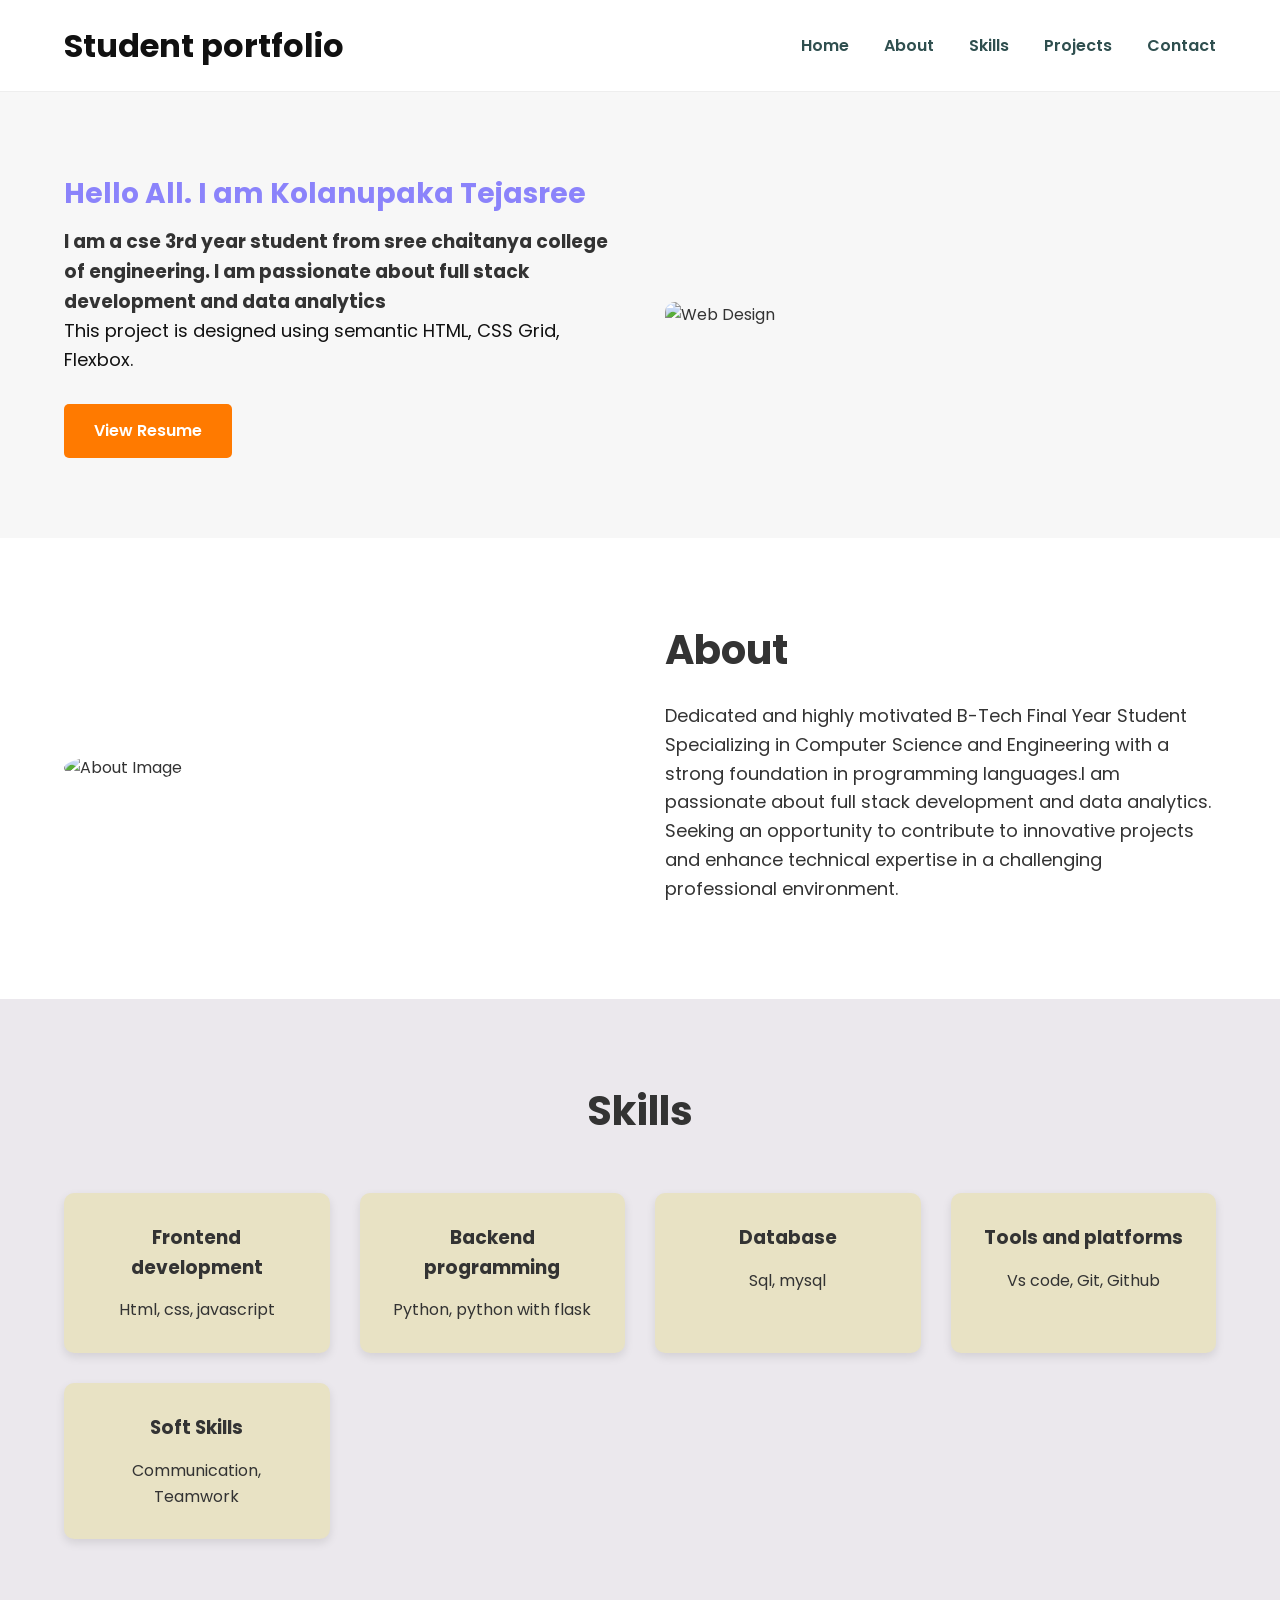
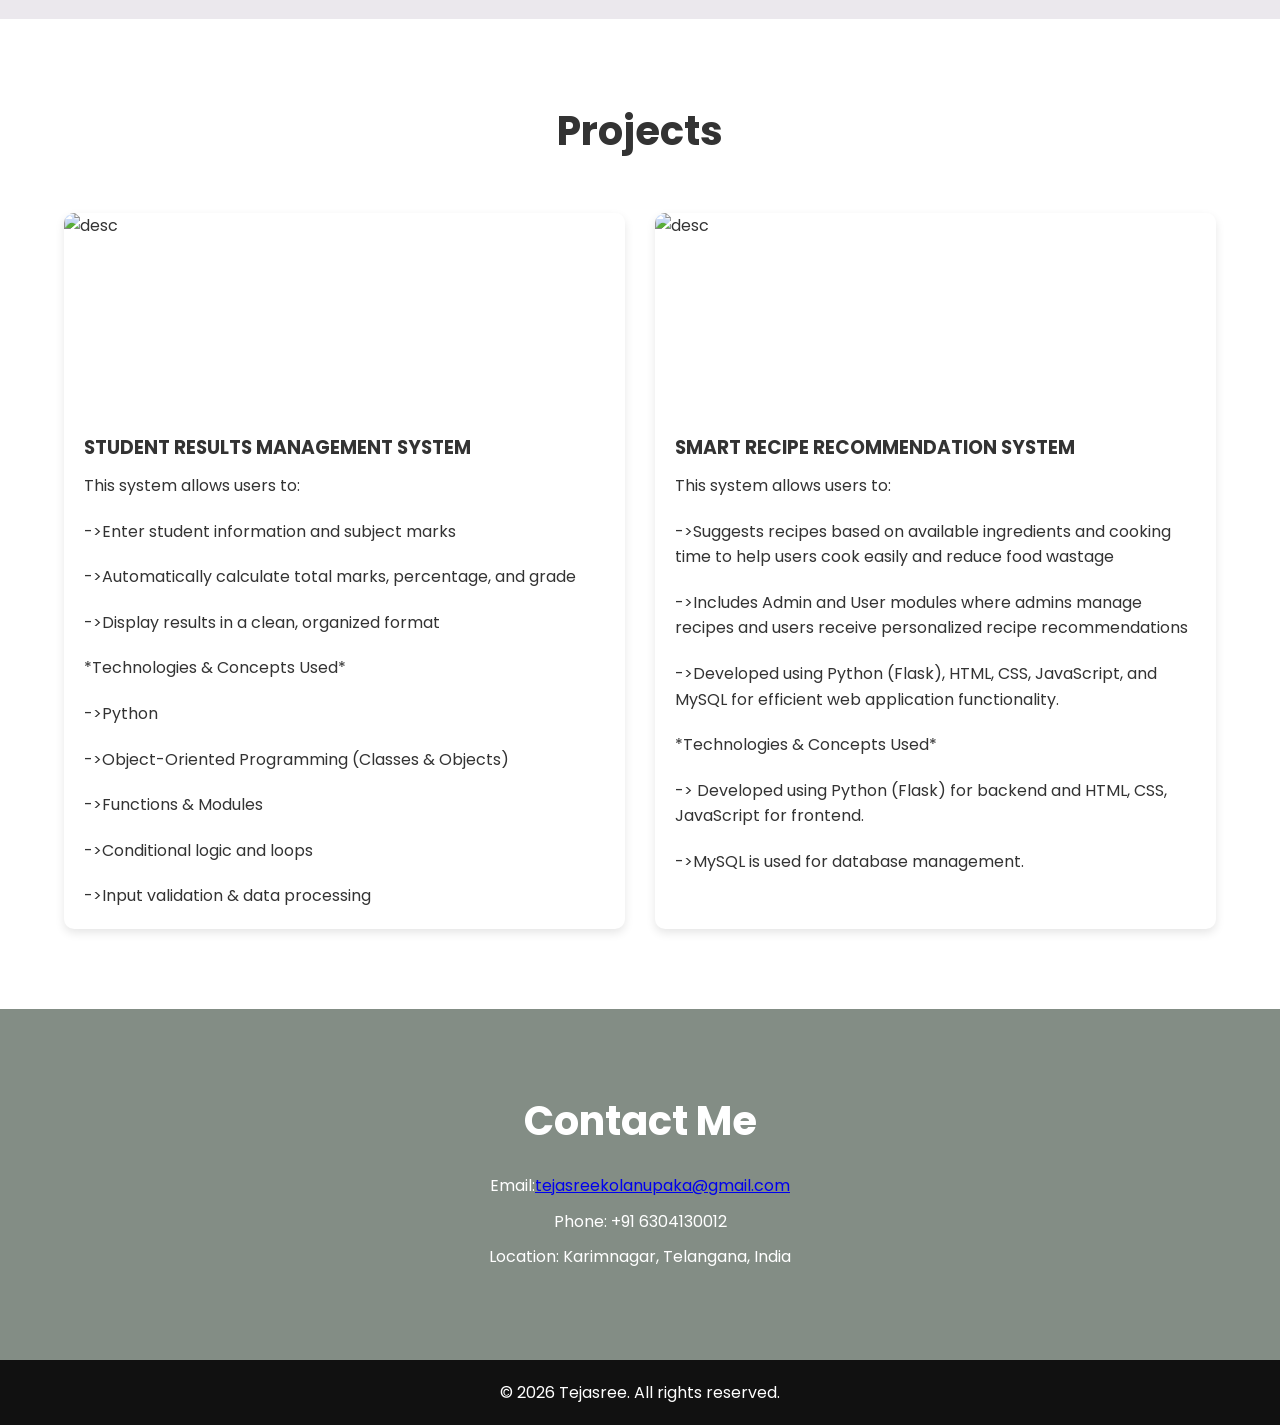
==== task1/index.html @ ac2cdc80 "Create index.html" ====
<!DOCTYPE html>
<html lang="en">

<head>

  <meta charset="UTF-8">
  <meta name="viewport" content="width=device-width, initial-scale=1.0">

  <title> Static Webpage</title>

  <!-- External CSS -->
  <link rel="stylesheet" href="style.css">

  <!-- Google Font -->
  <link rel="preconnect" href="https://fonts.googleapis.com">
  <link rel="preconnect" href="https://fonts.gstatic.com" crossorigin>

  <link
    href="https://fonts.googleapis.com/css2?family=Poppins:wght@300;400;500;600;700&display=swap"
    rel="stylesheet">

</head>

<body>

  <!-- HEADER -->
  <header class="header">

    <div class="container navbar">

      <h1 class="logo">Student portfolio</h1>

      <nav>

        <ul class="nav-links">

          <li><a href="#home">Home</a></li>
          <li><a href="#about">About</a></li>
          <li><a href="#skills">Skills</a></li>
          <li><a href="#projects">Projects</a></li>
          <li><a href="#contact">Contact</a></li>

        </ul>

      </nav>

    </div>

  </header>

  <!-- MAIN -->
  <main>

    <!-- HERO SECTION -->
    <section class="hero" id="home">

      <div class="container hero-container">

        <div class="hero-text">

          <h2>Hello All. I am Kolanupaka Tejasree</h2>

          <h3>I am a cse 3rd year student from sree chaitanya college of engineering. I am passionate about full stack development and data analytics </h3>

          <p>
            This project is designed using semantic HTML,
            CSS Grid, Flexbox.
          </p>

          <a href="Resumes/Resume.pdf" target="_blank" class="btn">
  View Resume
</a>


        </div>

        <div class="hero-image">

          <img
            src="images/static.webp"
            alt="Web Design"
            width="500"
            height="400">

        </div>

      </div>

    </section>

    <!-- ABOUT -->
    <section class="about" id="about">

      <div class="container about-container">

        <div class="about-image">

          <img
            src="images/i_50.webp"
            alt="About Image"
            width="400"
            height="500">

        </div>

        <div class="about-text">

          <h2>About</h2>

          <p>
            Dedicated and highly motivated B-Tech Final Year Student Specializing in Computer Science and
Engineering with a strong foundation in programming languages.I am passionate about full stack development and data analytics. Seeking an opportunity to
contribute to innovative projects and enhance technical expertise in a challenging professional
environment.
          </p>

        </div>

      </div>

    </section>

    <!-- SKILLS -->
    <section class="skills">

      <div class="container" id="skills">

        <h2 class="section-title">Skills</h2>

        <div class="skills-grid">

          <div class="card">

            <h3>Frontend development</h3>
            <p>Html, css, javascript</p>
            
          </div>

          <div class="card">

            <h3>Backend programming</h3>
            <p>Python, python with flask</p>

          </div>

          <div class="card">

            <h3>Database</h3>
            <p>Sql, mysql</p>

          </div>
          <div class="card">

            <h3>Tools and platforms</h3>
            <p>Vs code, Git, Github</p>

          </div>
          <div class="card">

            <h3>Soft Skills</h3>
            <p>Communication, Teamwork</p>

          </div>

        </div>

      </div>

    </section>

    <!-- PROJECTS -->
    <section class="projects" id="projects">

      <div class="container">

        <h2 class="section-title">Projects</h2>

        <div class="projects-grid">

          <div class="project-card">

            <img
              src="images/student.webp"alt="desc"width="300"
              height="200">

            <h3>STUDENT RESULTS MANAGEMENT SYSTEM</h3>

            <p>This system allows users to:</p>

<p>->Enter student information and subject marks</p>
<p>->Automatically calculate total marks, percentage, and grade</p>
<p>->Display results in a clean, organized format</p>

 <p>*Technologies & Concepts Used*</p>
<p>->Python</p>
<p>->Object-Oriented Programming (Classes & Objects)</p>
<p>->Functions & Modules</p>
<p>->Conditional logic and loops</p>
<p>->Input validation & data processing</p>

          </div>

          <div class="project-card">

            <img
              src="images/food.webp"alt="desc"width="300"
              height="200">

            <h3>SMART RECIPE RECOMMENDATION SYSTEM</h3>

            <p>
              This system allows users to:</p>

<p>->Suggests recipes based on available ingredients and cooking time to help users cook easily and reduce food wastage</p>

<p>->Includes Admin and User modules where admins manage recipes and users receive personalized recipe recommendations</p>

<p>->Developed using Python (Flask), HTML, CSS, JavaScript, and MySQL for efficient web application functionality.</p>

<p>*Technologies & Concepts Used*</p>
<p>-> Developed using Python (Flask) for backend and HTML, CSS, JavaScript for frontend.</p>
<p>->MySQL is used for database management.</p>


          </div>

        </div>

      </div>

    </section>

    <!-- CONTACT -->
    <section class="contact" id="contact">

      <div class="container">

        <h2>Contact Me</h2>

        <p>Email:<a href="mailto:tejasreekolanupaka@example.com">tejasreekolanupaka@gmail.com</a></p>

        <p>Phone: +91 6304130012</p>

        <p>Location: Karimnagar, Telangana, India</p>

      </div>

    </section>

  </main>

  <!-- FOOTER -->
  <footer class="footer">

    <div class="container">

      <p>
        © 2026 Tejasree. All rights reserved. 
      </p>

    </div>

  </footer>

</body>

</html>
---- task1/style.css ----
*{
    margin:0;
    padding:0;
    box-sizing:border-box;
}

/* BODY */

body{
    font-family:'Poppins', sans-serif;
    line-height:1.6;
    color:#333;
    background:#ffffff0c;
}

/* CONTAINER */

.container{
    width:90%;
    max-width:1200px;
    margin:auto;
}

/* HEADER */

.header{
    background:#ffffff;
    padding:20px 0;
    border-bottom:1px solid #eee;
}

/* NAVBAR */

.navbar{
    display:flex;
    justify-content:space-between;
    align-items:center;
}

/* LOGO */

.logo{
    font-size:32px;
    font-weight:700;
    color:#111;
}

/* NAV LINKS */

.nav-links{
    list-style:none;
    display:flex;
    gap:35px;
}

.nav-links a{
    text-decoration:none;
    color:#2f4f4f;
    font-weight:600;
    transition:0.3s;
}

.nav-links a:hover{
    color:#00ff95;
}

/* HERO SECTION */

.hero{
    padding:80px 0;
    background:#f7f7f7;
}

/* GRID FOR MACRO LAYOUT */

.hero-container{
    display:grid;
    grid-template-columns:repeat(2,1fr);
    gap:50px;
    align-items:center;
}

/* HERO TEXT */

.hero-text h2{
    font-size:28px;
    margin-bottom:10px;
    color:#1100ff78;
}

.hero-text h1{
    font-size:55px;
    margin-bottom:20px;
    color:#111;
}

.hero-text p{
    font-size:18px;
    margin-bottom:30px;
    color:#111;
}

/* BUTTON */

.btn{
    display:inline-block;
    padding:14px 30px;
    background:#ff7a00;
    color:white;
    text-decoration:none;
    border-radius:5px;
    font-weight:600;
    transition:0.3s;
}

.btn:hover{
    background:#e06700;
}

/* HERO IMAGE */

.hero-image img{
    width:100%;
    border-radius:10px;
    object-fit:cover;
}

/* ABOUT SECTION */

.about{
    padding:80px 0;
}

/* GRID */

.about-container{
    display:grid;
    grid-template-columns:repeat(2,1fr);
    gap:50px;
    align-items:center;
}

.about-image img{
    width:300px;
    height:300px;
    border-radius:50%;
    object-fit:cover;
}

.about-text h2{
    font-size:40px;
    margin-bottom:20px;
}

.about-text p{
    margin-bottom:15px;
    font-size:18px;
}

/* SECTION TITLES */

.section-title{
    text-align:center;
    font-size:40px;
    margin-bottom:50px;
}

/* SKILLS */

.skills{
    padding:80px 0;
    background:#ebe8ed;
}

/* GRID */

.skills-grid{
    display:grid;
    grid-template-columns:repeat(auto-fit,minmax(250px,1fr));
    gap:30px;
}

/* CARD */

.card{
    background:rgb(232, 226, 196);
    padding:30px;
    border-radius:10px;
    text-align:center;
    box-shadow:0 4px 10px rgba(0,0,0,0.1);
}


.card li{

  margin-bottom:8px;
}

.card h3{
    margin-bottom:15px;
}

/* PROJECTS */

.projects{
    padding:80px 0;
}

/* GRID */

.projects-grid{
    display:grid;
    grid-template-columns:repeat(auto-fit,minmax(280px,1fr));
    gap:30px;
}

/* PROJECT CARD */

.project-card{
    background:white;
    border-radius:10px;
    overflow:hidden;
    box-shadow:0 4px 10px rgba(0,0,0,0.1);
}

.project-card img{
    width:100%;
    max-height:220px;
    object-fit:contain;
    display:block;
    margin:auto;
    background:white;
}

.project-card h3{
    padding:20px 20px 10px;
}

.project-card p{
    padding:0 20px 20px;
}

/* CONTACT */

.contact{
    background:oklch(63.276% 0.01654 151.824);
    color:hsl(0, 0%, 100%);
    text-align:center;
    padding:80px 0;
}

.contact h2{
    margin-bottom:20px;
    font-size:40px;
}

.contact p{
    margin:10px 0;
    color:hsl(270, 100%, 100%);
}

/* FOOTER */

.footer{
    background:#111;
    color:white;
    text-align:center;
    padding:20px 0;
}

/* RESPONSIVE */

@media(max-width:768px){

    .navbar{
        flex-direction:column;
        gap:20px;
    }

    .nav-links{
        flex-wrap:wrap;
        justify-content:center;
    }

    .hero-container,
    .about-container{
        grid-template-columns:1fr;
        text-align:center;
    }

    .hero-text h1{
        font-size:40px;
    }

    .section-title{
        font-size:32px;
    }
}
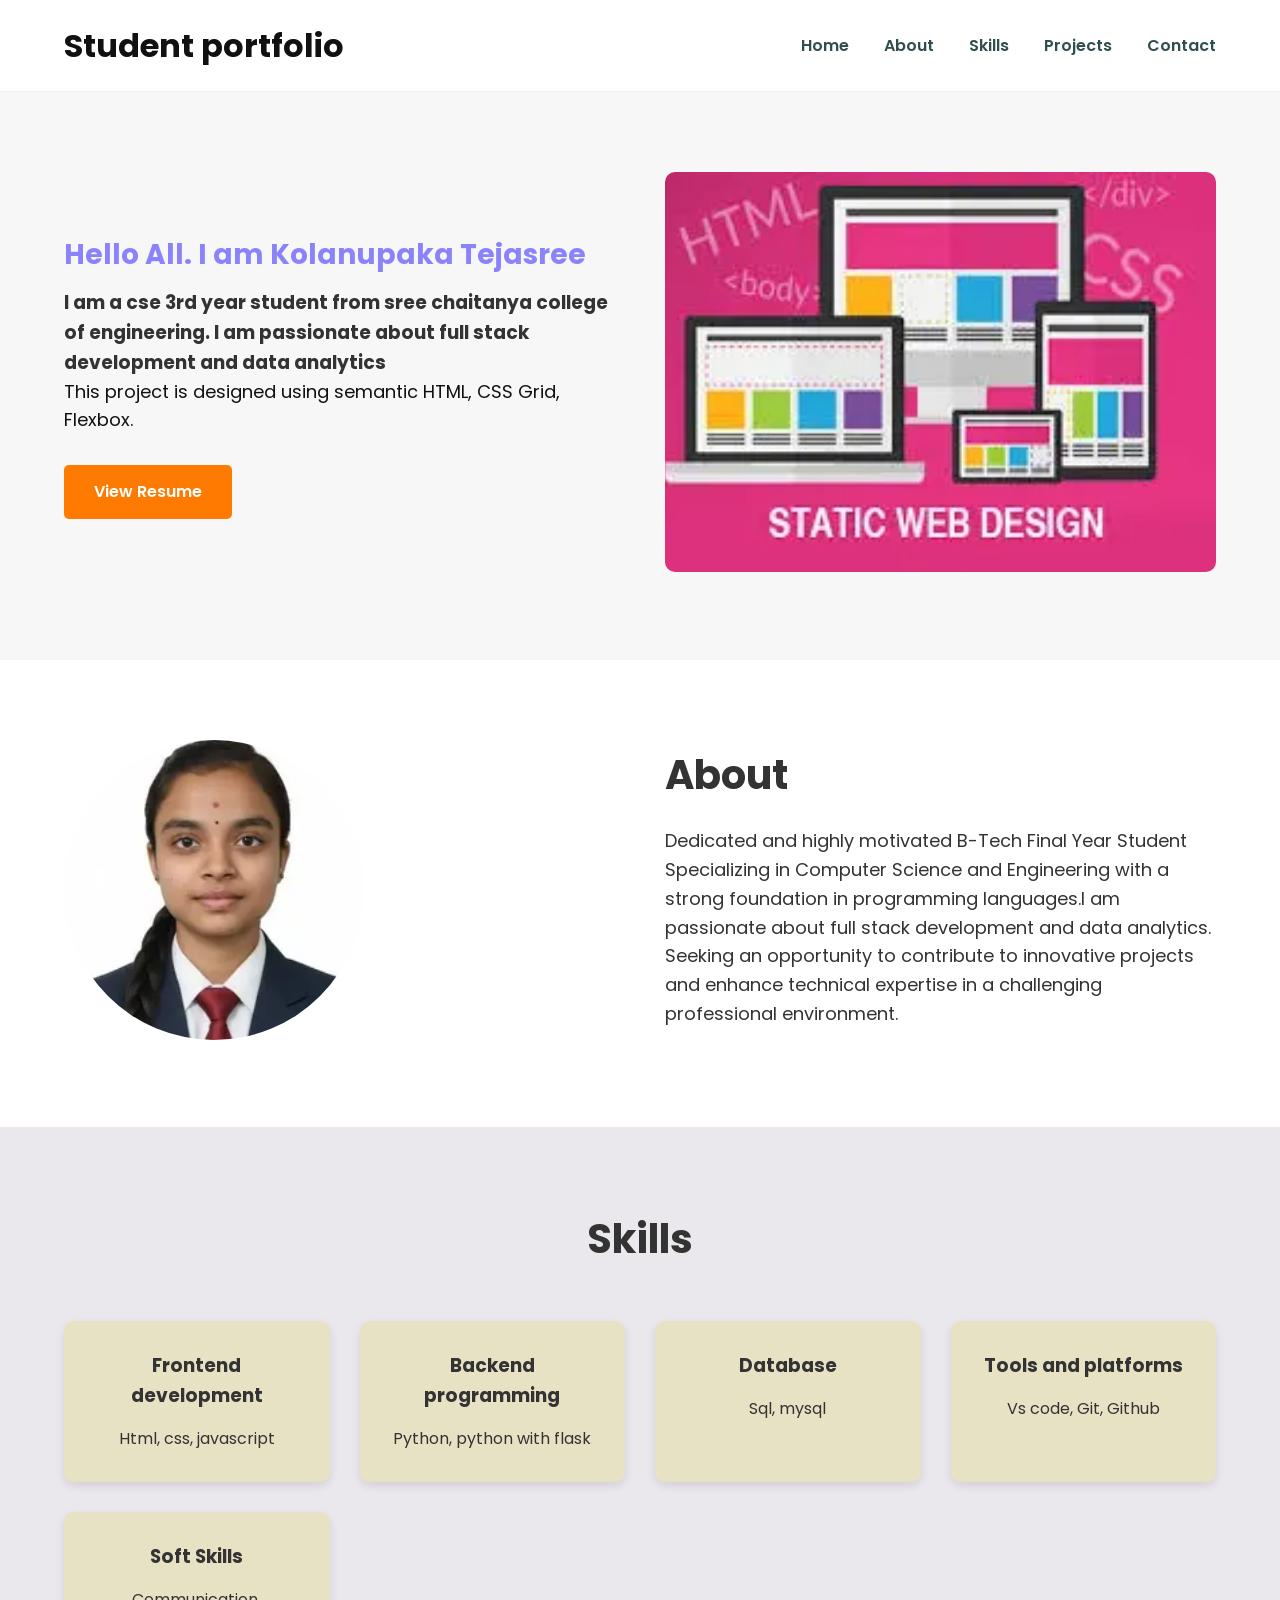
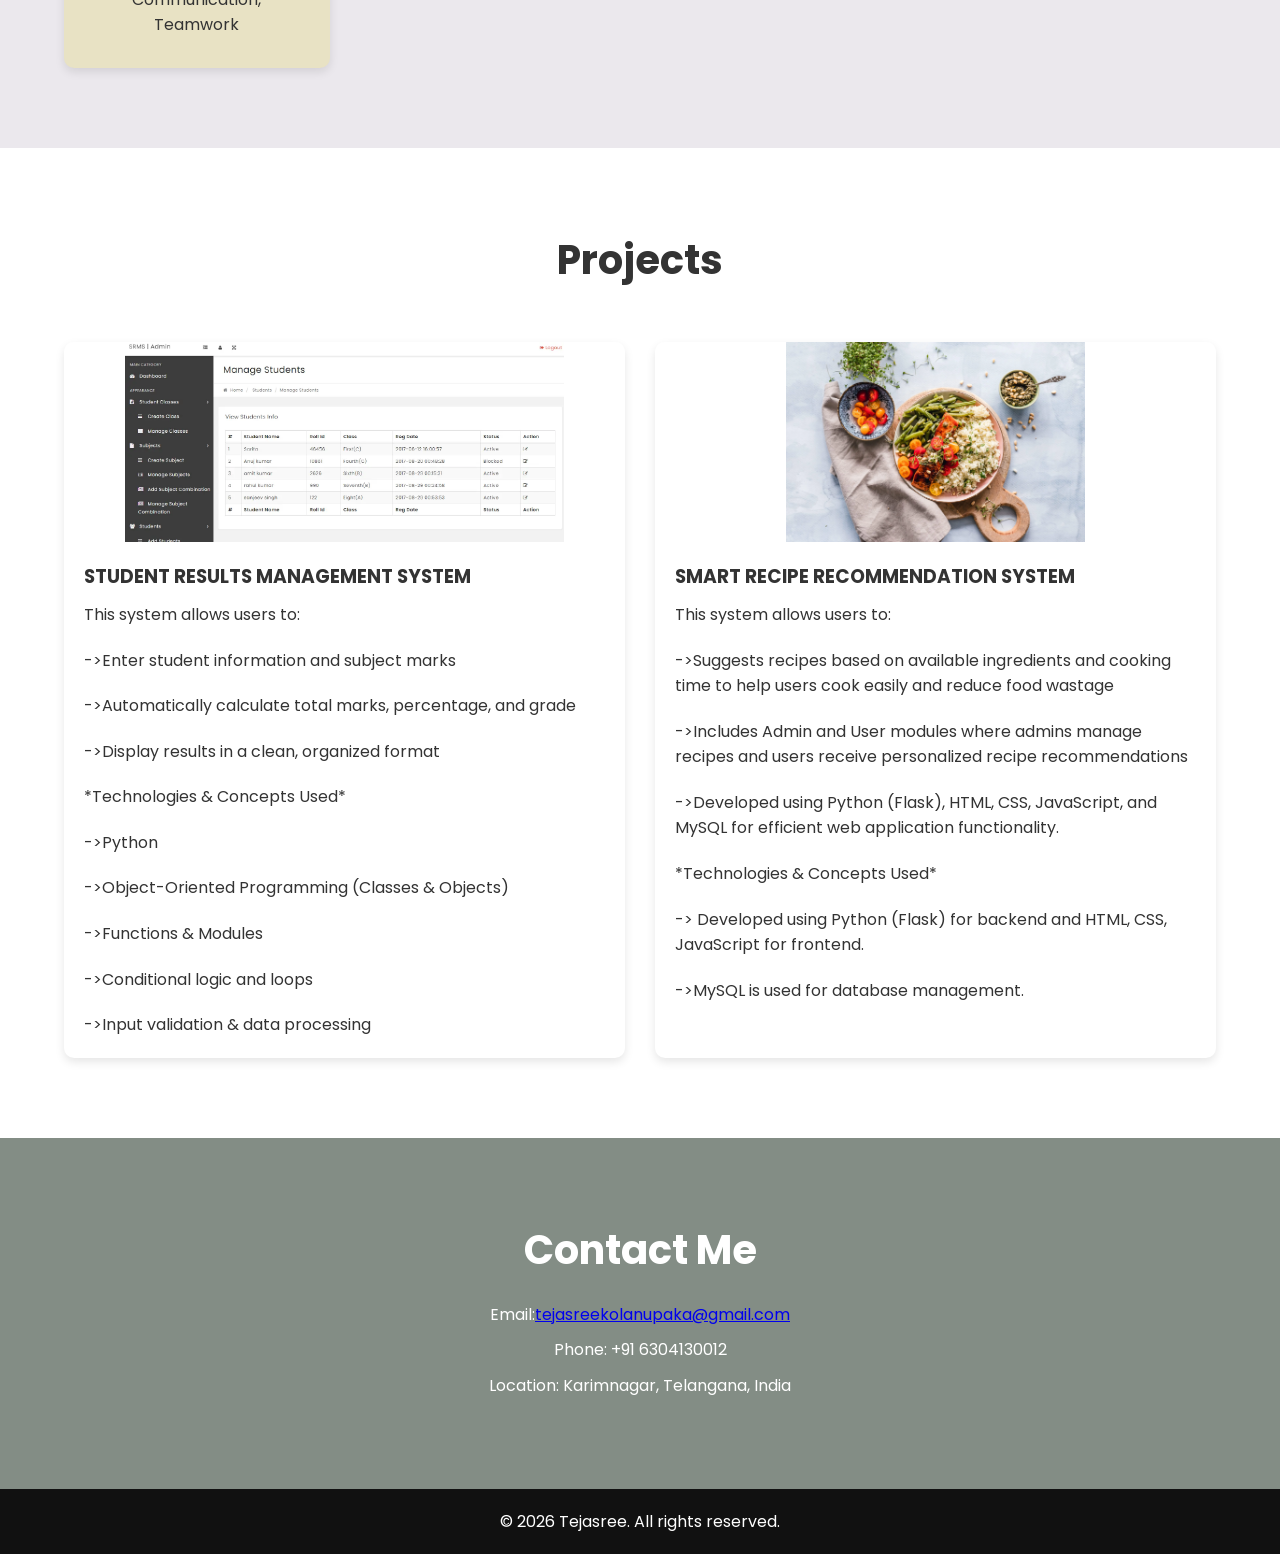
==== commit f3fb38af: "Update index.html" ====
--- a/task1/index.html
+++ b/task1/index.html
@@ -1,3 +1,4 @@
+
 <!DOCTYPE html>
 <html lang="en">
 
